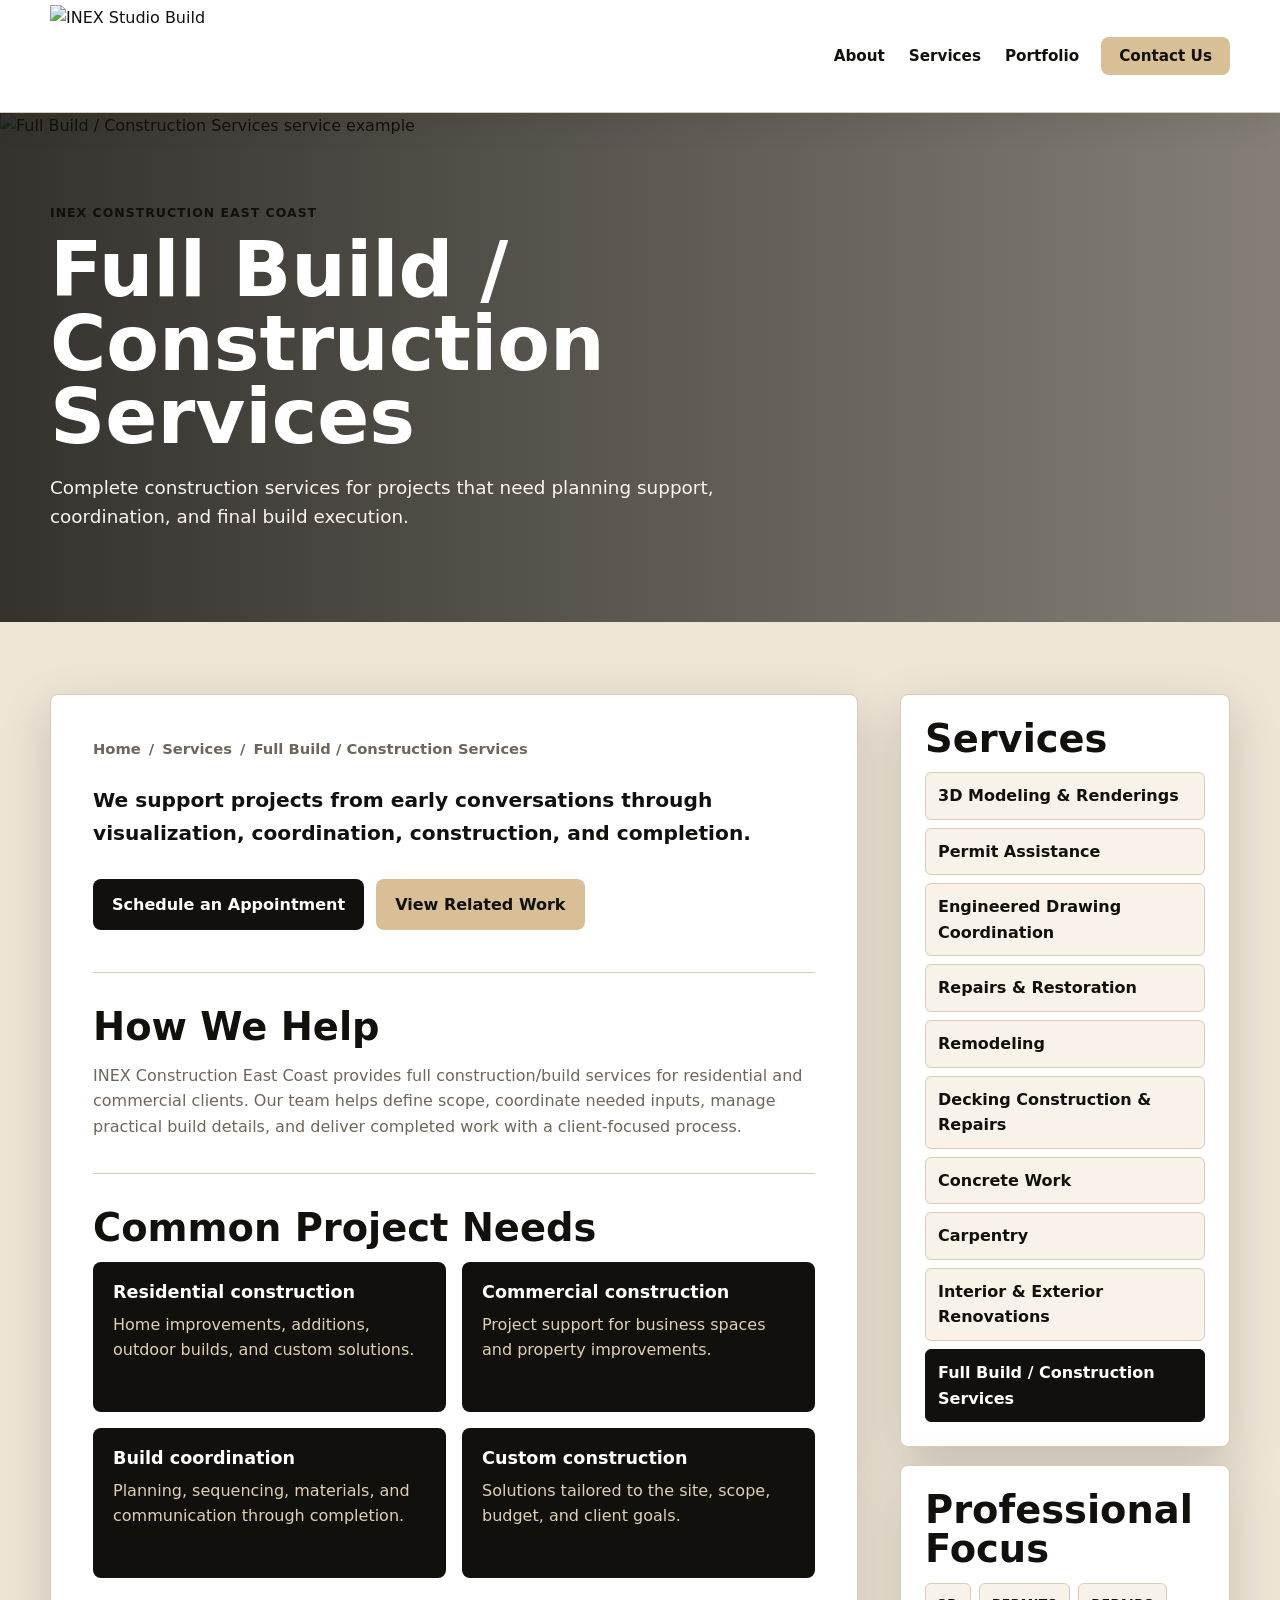
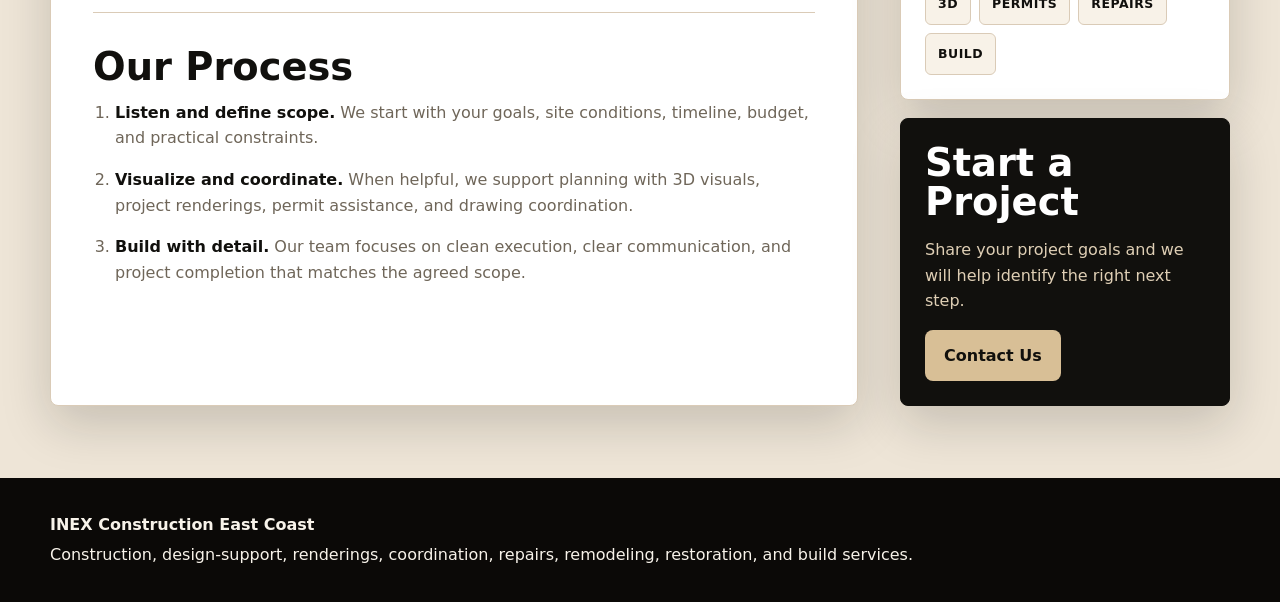
==== service.html @ 47cc044d "Add files via upload" ====
<!DOCTYPE html>
<html lang="en">
<head>
  <meta charset="UTF-8">
  <meta name="viewport" content="width=device-width, initial-scale=1.0">
  <meta name="description" content="Service details for INEX Construction East Coast construction and design-support capabilities.">
  <title>Service Details | INEX Construction East Coast</title>
  <link rel="stylesheet" href="styles.css">
  <link rel="stylesheet" href="service-detail.css">
</head>
<body>
  <!-- Shared detail-page navigation -->
  <header class="site-header" id="top">
    <nav class="nav" aria-label="Primary navigation">
      <a class="brand" href="index.html#top" aria-label="INEX Construction East Coast home">
        <img class="brand-logo" src="assets/logos/inex-black-beige-logo.webp" alt="INEX Studio Build">
      </a>
      <ul class="nav-menu detail-nav">
        <li><a href="index.html#about">About</a></li>
        <li><a href="index.html#services">Services</a></li>
        <li><a href="index.html#portfolio">Portfolio</a></li>
        <li><a class="nav-cta" href="index.html#contact">Contact Us</a></li>
      </ul>
    </nav>
  </header>

  <main class="service-page">
    <!-- Service hero is filled from service-detail.js -->
    <section class="service-hero" aria-labelledby="service-title">
      <img id="service-hero-image" src="assets/images/hero-deck.webp" alt="">
      <div class="service-hero-overlay"></div>
      <div class="service-hero-content">
        <p class="eyebrow">INEX Construction East Coast</p>
        <h1 id="service-title">Service Details</h1>
        <p id="service-summary"></p>
      </div>
    </section>

    <section class="service-layout">
      <article class="service-article">
        <nav class="breadcrumbs" aria-label="Breadcrumb">
          <a href="index.html#top">Home</a>
          <span>/</span>
          <a href="index.html#services">Services</a>
          <span>/</span>
          <strong id="service-breadcrumb">Service</strong>
        </nav>

        <p class="lead" id="service-lead"></p>

        <div class="detail-cta-row">
          <a class="button primary" href="index.html#contact">Schedule an Appointment</a>
          <a class="button secondary" href="index.html#portfolio">View Related Work</a>
        </div>

        <div class="service-section">
          <h2>How We Help</h2>
          <p id="service-body"></p>
        </div>

        <div class="service-section">
          <h2>Common Project Needs</h2>
          <div class="idea-grid" id="service-ideas"></div>
        </div>

        <div class="service-section">
          <h2>Our Process</h2>
          <ol class="process-list">
            <li><strong>Listen and define scope.</strong> We start with your goals, site conditions, timeline, budget, and practical constraints.</li>
            <li><strong>Visualize and coordinate.</strong> When helpful, we support planning with 3D visuals, project renderings, permit assistance, and drawing coordination.</li>
            <li><strong>Build with detail.</strong> Our team focuses on clean execution, clear communication, and project completion that matches the agreed scope.</li>
          </ol>
        </div>
      </article>

      <aside class="service-sidebar" aria-label="Service navigation and credentials">
        <div class="sidebar-panel">
          <h2>Services</h2>
          <ul id="service-list"></ul>
        </div>
        <div class="sidebar-panel">
          <h2>Professional Focus</h2>
          <div class="membership-logos detail-memberships" aria-label="Professional focus areas">
            <span>3D</span>
            <span>PERMITS</span>
            <span>REPAIRS</span>
            <span>BUILD</span>
          </div>
        </div>
        <div class="sidebar-panel dark-panel">
          <h2>Start a Project</h2>
          <p>Share your project goals and we will help identify the right next step.</p>
          <a class="button primary" href="index.html#contact">Contact Us</a>
        </div>
      </aside>
    </section>
  </main>

  <footer class="site-footer">
    <div class="footer-brand">
      <strong>INEX Construction East Coast</strong>
      <span>Construction, design-support, renderings, coordination, repairs, remodeling, restoration, and build services.</span>
    </div>
  </footer>

  <script src="service-detail.js"></script>
</body>
</html>
---- styles.css ----
:root {
  --bg: #eee5d7;
  --surface: #f8f2e8;
  --card: #ffffff;
  --ink: #11100d;
  --muted: #6f6659;
  --line: #dacbb7;
  --accent: #d8bf96;
  --accent-dark: #0b0907;
  --beige: #d8bf96;
  --shadow: 0 18px 50px rgba(17, 16, 13, 0.18);
  --radius: 8px;
}

* {
  box-sizing: border-box;
}

html {
  scroll-behavior: smooth;
}

body {
  margin: 0;
  color: var(--ink);
  background: var(--bg);
  font-family: Inter, ui-sans-serif, system-ui, -apple-system, BlinkMacSystemFont, "Segoe UI", Arial, sans-serif;
  line-height: 1.6;
}

img {
  display: block;
  max-width: 100%;
}

a {
  color: inherit;
  text-decoration: none;
}

button,
input,
select,
textarea {
  font: inherit;
}

.sr-only {
  position: absolute;
  width: 1px;
  height: 1px;
  padding: 0;
  overflow: hidden;
  clip: rect(0, 0, 0, 0);
  white-space: nowrap;
  border: 0;
}

/* Sticky navigation */
.site-header {
  position: sticky;
  top: 0;
  z-index: 30;
  background: #fff;
  border-bottom: 1px solid var(--line);
  box-shadow: 0 10px 30px rgba(17, 16, 13, 0.08);
}

.nav {
  width: min(1180px, calc(100% - 32px));
  min-height: 112px;
  margin: 0 auto;
  display: flex;
  align-items: center;
  justify-content: space-between;
  gap: 24px;
}

.brand {
  display: inline-flex;
  align-items: center;
  min-width: 0;
}

.brand-logo {
  width: clamp(172px, 20vw, 260px);
  height: 102px;
  object-fit: contain;
  object-position: left center;
}

.brand-mark {
  width: 42px;
  height: 42px;
  display: grid;
  place-items: center;
  color: var(--ink);
  background: var(--beige);
  border-radius: 6px;
  font-size: 0.9rem;
}

.brand small {
  display: block;
  color: #dfcfb5;
  font-size: 0.75rem;
  font-weight: 600;
}

.nav-menu {
  color: var(--ink);
  display: flex;
  align-items: center;
  gap: 20px;
  margin: 0;
  padding: 0;
  list-style: none;
  font-size: 0.95rem;
  font-weight: 700;
}

.nav-menu a {
  padding: 10px 2px;
}

.nav-menu a:hover,
.nav-menu a:focus-visible {
  color: var(--beige);
}

.nav-cta {
  padding: 10px 18px !important;
  color: var(--ink);
  background: var(--beige);
  border-radius: var(--radius);
}

.has-dropdown {
  position: relative;
}

.dropdown {
  position: absolute;
  top: calc(100% + 14px);
  left: -18px;
  width: 240px;
  margin: 0;
  padding: 12px;
  list-style: none;
  color: var(--ink);
  background: #fff;
  border: 1px solid var(--line);
  border-radius: var(--radius);
  box-shadow: var(--shadow);
  opacity: 0;
  visibility: hidden;
  transform: translateY(-6px);
  transition: 180ms ease;
}

.has-dropdown:hover .dropdown,
.has-dropdown:focus-within .dropdown {
  opacity: 1;
  visibility: visible;
  transform: translateY(0);
}

.dropdown a {
  display: block;
  padding: 10px 12px;
  border-radius: 6px;
}

.dropdown a:hover,
.dropdown a:focus-visible {
  background: var(--surface);
}

.nav-toggle {
  display: none;
  width: 44px;
  height: 44px;
  padding: 10px;
  background: #fff;
  border: 1px solid var(--beige);
  border-radius: var(--radius);
}

.nav-toggle span:not(.sr-only) {
  display: block;
  height: 2px;
  margin: 5px 0;
  background: var(--ink);
}

/* Full-width hero */
.hero {
  position: relative;
  min-height: calc(100vh - 112px);
  display: grid;
  align-items: center;
  overflow: hidden;
}

.hero img,
.hero-overlay {
  position: absolute;
  inset: 0;
  width: 100%;
  height: 100%;
}

.hero img {
  object-fit: cover;
}

.hero-overlay {
  background: linear-gradient(90deg, rgba(17, 16, 13, 0.84), rgba(17, 16, 13, 0.56) 52%, rgba(17, 16, 13, 0.20));
}

.hero-content {
  position: relative;
  z-index: 1;
  width: min(1180px, calc(100% - 32px));
  margin: 0 auto;
  color: #fff;
}

.hero-content h1 {
  max-width: 820px;
  margin: 10px 0 18px;
  font-size: clamp(3rem, 8vw, 6.9rem);
  line-height: 0.95;
  letter-spacing: 0;
}

.hero-content p:not(.eyebrow) {
  max-width: 620px;
  color: rgba(255, 255, 255, 0.88);
  font-size: 1.15rem;
}

.hero-actions,
.portfolio-cta {
  display: flex;
  flex-wrap: wrap;
  gap: 12px;
  margin-top: 28px;
}

.button {
  display: inline-flex;
  align-items: center;
  justify-content: center;
  min-height: 46px;
  padding: 12px 18px;
  border: 1px solid transparent;
  border-radius: var(--radius);
  font-weight: 800;
  cursor: pointer;
  transition: transform 160ms ease, background 160ms ease, color 160ms ease;
}

.button:hover {
  transform: translateY(-1px);
}

.button.primary {
  color: #fff;
  background: var(--ink);
}

.button.secondary {
  color: var(--ink);
  background: var(--beige);
}

.button.ghost {
  color: #fff;
  border-color: rgba(255, 255, 255, 0.55);
  background: rgba(255, 255, 255, 0.08);
}

.eyebrow {
  margin: 0;
  color: var(--ink);
  font-size: 0.78rem;
  font-weight: 800;
  letter-spacing: 0.08em;
  text-transform: uppercase;
}

.hero .eyebrow {
  color: var(--beige);
}

/* Shared page sections */
.section {
  width: min(1180px, calc(100% - 32px));
  margin: 0 auto;
  padding: 88px 0;
}

.section-heading {
  display: grid;
  grid-template-columns: minmax(220px, 0.85fr) minmax(0, 1.15fr);
  gap: 42px;
  align-items: start;
  margin-bottom: 36px;
}

.section-heading.compact,
.section-heading.centered {
  display: block;
  max-width: 760px;
}

.section-heading.centered {
  margin-inline: auto;
  text-align: center;
}

h2 {
  margin: 8px 0 0;
  font-size: clamp(2rem, 4vw, 3.8rem);
  line-height: 1.02;
  letter-spacing: 0;
}

h3 {
  margin: 0 0 10px;
  font-size: 1.1rem;
  line-height: 1.25;
}

.about {
  display: grid;
  grid-template-columns: 1fr 1fr;
  gap: 44px;
}

.about .section-heading {
  display: block;
  margin-bottom: 0;
}

.about-copy {
  color: var(--muted);
  font-size: 1.04rem;
}

.stats {
  display: grid;
  grid-template-columns: repeat(3, 1fr);
  gap: 12px;
  margin-top: 28px;
}

.stats span {
  padding: 16px;
  color: var(--ink);
  background: #fff;
  border: 1px solid var(--line);
  border-radius: var(--radius);
}

.stats strong {
  display: block;
  color: var(--ink);
  font-size: 1.6rem;
}

.services,
.blog {
  width: 100%;
  max-width: none;
  padding-inline: max(16px, calc((100% - 1180px) / 2));
  background: var(--ink);
  color: #fff;
}

.services .eyebrow,
.blog .eyebrow,
.services h2,
.blog h2 {
  color: #fff;
}

.service-grid,
.blog-grid {
  display: grid;
  grid-template-columns: repeat(3, 1fr);
  gap: 18px;
}

.blog-grid article {
  padding: 24px;
  color: #fff;
  background: #17130f;
  border: 1px solid rgba(255, 255, 255, 0.12);
  border-radius: var(--radius);
}

.blog-grid p {
  margin-bottom: 0;
  color: #dfcfb5;
}

.service-tile {
  position: relative;
  display: block;
  min-height: 265px;
  overflow: hidden;
  color: #fff;
  background: #17130f;
  border-radius: var(--radius);
  isolation: isolate;
}

.service-tile img {
  width: 100%;
  height: 100%;
  min-height: 265px;
  object-fit: cover;
  filter: saturate(0.9) brightness(0.82);
  transform: scale(1.01);
  transition: transform 260ms ease, filter 260ms ease;
}

.service-tile::before,
.service-tile::after {
  content: "";
  position: absolute;
  inset: 0;
  z-index: 1;
  transition: opacity 220ms ease;
}

.service-tile::before {
  background: linear-gradient(180deg, rgba(17, 16, 13, 0.10), rgba(17, 16, 13, 0.72));
}

.service-tile::after {
  background: rgba(216, 191, 150, 0.76);
  opacity: 0;
}

.service-tile span {
  position: absolute;
  right: 58px;
  bottom: 22px;
  left: 22px;
  z-index: 2;
  max-width: min(21ch, calc(100% - 90px));
  color: #fff;
  font-size: clamp(1.05rem, 1.75vw, 1.55rem);
  font-weight: 800;
  line-height: 1.18;
  overflow-wrap: anywhere;
}

.service-tile span::after {
  content: "";
  position: absolute;
  right: -34px;
  bottom: 0.16em;
  width: 18px;
  height: 18px;
  border-top: 2px solid #fff;
  border-right: 2px solid #fff;
  transform: rotate(45deg);
}

.service-tile:hover img,
.service-tile:focus-visible img {
  filter: saturate(0.7) sepia(0.28) brightness(0.95);
  transform: scale(1.06);
}

.service-tile:hover::after,
.service-tile:focus-visible::after {
  opacity: 0.86;
}

/* Rendering feature section */
.rendering-feature {
  display: grid;
  grid-template-columns: minmax(300px, 0.8fr) minmax(0, 1.2fr);
  gap: 52px;
  align-items: center;
  width: 100%;
  max-width: none;
  padding-inline: max(16px, calc((100% - 1180px) / 2));
  color: #fff;
  background: #0b0907;
}

.rendering-copy {
  max-width: 520px;
}

.rendering-copy .eyebrow {
  color: var(--beige);
}

.rendering-copy h2 {
  color: #fff;
}

.rendering-copy p {
  color: #dfcfb5;
}

.rendering-copy .button.primary {
  margin-top: 18px;
  color: var(--ink);
  background: var(--beige);
}

.rendering-stack {
  display: grid;
  grid-template-columns: repeat(2, minmax(0, 1fr));
  gap: 16px;
}

.rendering-stack img {
  display: block;
  width: 100%;
  object-fit: cover;
  border-radius: var(--radius);
  box-shadow: 0 24px 70px rgba(0, 0, 0, 0.42);
}

.rendering-stack .render-main {
  height: clamp(260px, 30vw, 390px);
  object-fit: contain;
  background: #17130f;
}

.render-float {
  height: clamp(220px, 24vw, 320px);
}

/* Portfolio tabs and responsive image grid */
.portfolio-tabs {
  display: flex;
  flex-wrap: wrap;
  justify-content: center;
  gap: 10px;
  margin-bottom: 30px;
}

.tab {
  padding: 10px 14px;
  color: var(--ink);
  background: #fff;
  border: 1px solid var(--line);
  border-radius: var(--radius);
  cursor: pointer;
  font-weight: 800;
}

.tab.active {
  color: #fff;
  background: var(--ink);
  border-color: var(--ink);
}

.portfolio-grid {
  display: grid;
  grid-template-columns: repeat(3, 1fr);
  gap: 18px;
}

.project-card {
  position: relative;
  min-height: 260px;
  padding: 0;
  overflow: hidden;
  color: #fff;
  background: var(--ink);
  border: 0;
  border-radius: var(--radius);
  cursor: pointer;
  box-shadow: 0 12px 32px rgba(26, 39, 40, 0.12);
}

.project-card[hidden] {
  display: none;
}

.project-card img {
  width: 100%;
  height: 100%;
  aspect-ratio: 4 / 3;
  object-fit: cover;
  transition: transform 240ms ease;
}

.project-card::after {
  content: "";
  position: absolute;
  inset: 42% 0 0;
  background: linear-gradient(rgba(0, 0, 0, 0), rgba(0, 0, 0, 0.66));
}

.project-card span {
  position: absolute;
  right: 18px;
  bottom: 16px;
  left: 18px;
  z-index: 1;
  text-align: left;
  font-weight: 800;
}

.project-card:hover img,
.project-card:focus-visible img {
  transform: scale(1.05);
}

.portfolio-cta {
  justify-content: center;
}

.before-after-grid {
  display: grid;
  grid-template-columns: repeat(3, 1fr);
  gap: 18px;
  margin-top: 34px;
}

.before-after-card {
  overflow: hidden;
  background: #fff;
  border: 1px solid var(--line);
  border-radius: var(--radius);
  box-shadow: 0 12px 32px rgba(26, 39, 40, 0.12);
}

.ba-images {
  display: grid;
  grid-template-columns: 1fr 1fr;
}

.ba-images figure {
  position: relative;
  margin: 0;
  overflow: hidden;
  background: var(--ink);
}

.ba-images img {
  width: 100%;
  height: 220px;
  object-fit: cover;
}

.ba-images figcaption {
  position: absolute;
  top: 10px;
  left: 10px;
  padding: 6px 10px;
  color: #fff;
  background: rgba(17, 16, 13, 0.78);
  border-radius: 999px;
  font-size: 0.74rem;
  font-weight: 900;
  text-transform: uppercase;
}

.before-after-card h3 {
  margin: 20px 20px 8px;
}

.before-after-card p {
  margin: 0 20px 22px;
  color: var(--muted);
}

/* Trex-style comparison area */
.comparison {
  display: grid;
  grid-template-columns: minmax(0, 1.05fr) minmax(320px, 0.95fr);
  gap: 48px;
  align-items: center;
  width: min(1180px, calc(100% - 32px));
  padding: 52px;
  background: #fff;
  border: 1px solid var(--line);
  border-radius: var(--radius);
  box-shadow: var(--shadow);
}

.compare-slider {
  position: relative;
  --compare-position: 50%;
  --before-mask: inset(0 50% 0 0);
  min-height: 430px;
  overflow: hidden;
  border-radius: var(--radius);
  box-shadow: var(--shadow);
  touch-action: none;
  user-select: none;
}

.compare-image,
.compare-image img {
  position: absolute;
  inset: 0;
  width: 100%;
  height: 100%;
  object-fit: cover;
}

.compare-image.reveal {
  width: 100%;
  overflow: hidden;
  clip-path: inset(0 0 0 50%);
  z-index: 2;
}

.compare-slider::after {
  content: "";
  position: absolute;
  top: 0;
  bottom: 0;
  left: var(--compare-position);
  width: 3px;
  background: #fff;
  transform: translateX(-50%);
  pointer-events: none;
  z-index: 3;
}

.compare-handle {
  position: absolute;
  top: 50%;
  left: 50%;
  width: 54px;
  height: 54px;
  padding: 0;
  background: var(--surface);
  border: 0;
  border-radius: 50%;
  box-shadow: 0 8px 24px rgba(0, 0, 0, 0.28);
  transform: translate(-50%, -50%);
  cursor: ew-resize;
  z-index: 4;
}

.compare-handle span::before,
.compare-handle span::after {
  content: "";
  position: absolute;
  top: 50%;
  width: 9px;
  height: 9px;
  border-top: 2px solid var(--ink);
  border-left: 2px solid var(--ink);
}

.compare-handle span::before {
  left: 16px;
  transform: translateY(-50%) rotate(-45deg);
}

.compare-handle span::after {
  right: 16px;
  transform: translateY(-50%) rotate(135deg);
}

.comparison-copy {
  max-width: 560px;
}

.comparison-copy p {
  color: var(--muted);
}

.benefit-list {
  display: grid;
  gap: 12px;
  margin: 24px 0 0;
  padding: 0;
  list-style: none;
}

.benefit-list li {
  position: relative;
  padding-left: 32px;
  color: var(--ink);
  font-weight: 700;
}

.benefit-list li::before {
  content: "";
  position: absolute;
  top: 0.45em;
  left: 0;
  width: 14px;
  height: 14px;
  background: var(--ink);
  border-radius: 50%;
  box-shadow: inset 0 0 0 4px var(--beige);
}

.blog-grid {
  grid-template-columns: repeat(3, 1fr);
}

.blog-grid span {
  display: block;
  margin-bottom: 14px;
  color: var(--beige);
  font-size: 0.78rem;
  font-weight: 800;
  text-transform: uppercase;
}

.contact {
  display: grid;
  grid-template-columns: minmax(0, 0.9fr) minmax(320px, 0.8fr);
  gap: 48px;
  width: min(1180px, calc(100% - 32px));
  margin: 0 auto 88px;
  padding: 48px;
  color: #fff;
  background: var(--ink);
  border-radius: var(--radius);
}

.contact .eyebrow,
.contact p {
  color: #dfcfb5;
}

.contact-form {
  display: grid;
  gap: 14px;
}

.contact-form label {
  display: grid;
  gap: 6px;
  color: #f8f3ea;
  font-weight: 700;
}

.contact-form input,
.contact-form select,
.contact-form textarea {
  width: 100%;
  padding: 12px 14px;
  color: var(--ink);
  background: #fff;
  border: 1px solid transparent;
  border-radius: 6px;
}

.site-footer {
  display: flex;
  align-items: center;
  justify-content: space-between;
  gap: 24px;
  padding: 34px max(16px, calc((100% - 1180px) / 2));
  color: #f8f3ea;
  background: #0b0907;
}

.footer-brand {
  display: grid;
  gap: 4px;
}

.membership-logos {
  display: flex;
  flex-wrap: wrap;
  gap: 10px;
}

.membership-logos span {
  display: grid;
  place-items: center;
  min-height: 42px;
  padding: 8px 12px;
  color: #fff;
  border: 1px solid rgba(255, 255, 255, 0.25);
  border-radius: 6px;
  font-size: 0.78rem;
  font-weight: 900;
  letter-spacing: 0.04em;
}

/* Portfolio lightbox */
.lightbox {
  position: fixed;
  inset: 0;
  z-index: 60;
  display: grid;
  place-items: center;
  padding: 72px 80px;
  background: rgba(5, 10, 11, 0.88);
  opacity: 0;
  pointer-events: none;
  transition: opacity 180ms ease;
}

.lightbox.open {
  opacity: 1;
  pointer-events: auto;
}

.lightbox figure {
  width: min(980px, 100%);
  margin: 0;
  color: #fff;
}

.lightbox img {
  width: 100%;
  max-height: 72vh;
  object-fit: contain;
  border-radius: var(--radius);
  box-shadow: var(--shadow);
}

.lightbox figcaption {
  margin-top: 16px;
  text-align: center;
  font-weight: 700;
}

.lightbox-close,
.lightbox-arrow {
  position: absolute;
  color: #fff;
  background: rgba(255, 255, 255, 0.12);
  border: 1px solid rgba(255, 255, 255, 0.22);
  border-radius: var(--radius);
  cursor: pointer;
}

.lightbox-close {
  top: 20px;
  right: 20px;
  width: 44px;
  height: 44px;
  font-size: 2rem;
  line-height: 1;
}

.lightbox-arrow {
  top: 50%;
  width: 50px;
  height: 64px;
  font-size: 3rem;
  transform: translateY(-50%);
}

.lightbox-arrow.prev {
  left: 20px;
}

.lightbox-arrow.next {
  right: 20px;
}

@media (max-width: 980px) {
  .nav-toggle {
    display: block;
  }

  .nav-menu {
    position: absolute;
    top: 112px;
    right: 16px;
    left: 16px;
    display: none;
    align-items: stretch;
    padding: 14px;
    color: var(--ink);
    background: #fff;
    border: 1px solid var(--line);
    border-radius: var(--radius);
    box-shadow: var(--shadow);
  }

  .nav-menu.open {
    display: grid;
    gap: 4px;
  }

  .nav-menu a {
    display: block;
    padding: 12px;
  }

  .dropdown {
    position: static;
    width: auto;
    padding: 2px 0 0 14px;
    border: 0;
    box-shadow: none;
    opacity: 1;
    visibility: visible;
    transform: none;
  }

  .about,
  .rendering-feature,
  .comparison,
  .contact {
    grid-template-columns: 1fr;
  }

  .render-main {
    height: clamp(320px, 54vw, 500px);
  }

  .section-heading {
    grid-template-columns: 1fr;
    gap: 14px;
  }

  .service-grid,
  .portfolio-grid,
  .blog-grid,
  .before-after-grid {
    grid-template-columns: repeat(2, 1fr);
  }

  .contact {
    padding: 32px;
  }
}

@media (max-width: 640px) {
  .hero {
    min-height: 720px;
  }

  .hero-overlay {
    background: rgba(10, 18, 19, 0.62);
  }

  .hero-content h1 {
    font-size: 3rem;
  }

  .section {
    padding: 64px 0;
  }

  .stats,
  .service-grid,
  .portfolio-grid,
  .before-after-grid,
  .blog-grid {
    grid-template-columns: 1fr;
  }

  .rendering-stack {
    display: grid;
    grid-template-columns: 1fr;
    gap: 14px;
  }

  .rendering-stack .render-main,
  .render-float {
    height: 260px;
  }

  .rendering-stack .render-main {
    height: 300px;
  }

  .render-float {
    grid-column: 1 / -1;
  }

  .compare-slider {
    min-height: 340px;
  }

  .contact {
    width: calc(100% - 32px);
    margin-bottom: 64px;
    padding: 24px;
  }

  .site-footer {
    align-items: flex-start;
    flex-direction: column;
  }

  .lightbox {
    padding: 72px 16px;
  }

  .lightbox-arrow {
    top: auto;
    bottom: 20px;
    transform: none;
  }
}
---- service-detail.css ----
.service-page {
  background: var(--bg);
}

.detail-nav {
  display: flex;
}

.service-hero {
  position: relative;
  min-height: 430px;
  display: grid;
  align-items: end;
  overflow: hidden;
}

.service-hero img,
.service-hero-overlay {
  position: absolute;
  inset: 0;
  width: 100%;
  height: 100%;
}

.service-hero img {
  object-fit: cover;
}

.service-hero-overlay {
  background: linear-gradient(90deg, rgba(17, 16, 13, 0.84), rgba(17, 16, 13, 0.48));
}

.service-hero-content {
  position: relative;
  z-index: 1;
  width: min(1180px, calc(100% - 32px));
  margin: 0 auto;
  padding: 90px 0 72px;
  color: #fff;
}

.service-hero-content h1 {
  max-width: 900px;
  margin: 10px 0 16px;
  font-size: clamp(2.8rem, 6vw, 6rem);
  line-height: 0.96;
}

.service-hero-content p:not(.eyebrow) {
  max-width: 720px;
  color: #fbf6ee;
  font-size: 1.15rem;
}

.service-layout {
  width: min(1180px, calc(100% - 32px));
  margin: 0 auto;
  padding: 72px 0;
  display: grid;
  grid-template-columns: minmax(0, 1fr) 330px;
  gap: 42px;
}

.service-article,
.sidebar-panel {
  background: #fff;
  border: 1px solid var(--line);
  border-radius: var(--radius);
  box-shadow: var(--shadow);
}

.service-article {
  padding: 42px;
}

.breadcrumbs {
  display: flex;
  flex-wrap: wrap;
  gap: 8px;
  margin-bottom: 24px;
  color: var(--muted);
  font-size: 0.92rem;
  font-weight: 700;
}

.breadcrumbs a:hover {
  color: var(--ink);
}

.lead {
  margin: 0;
  color: var(--ink);
  font-size: 1.26rem;
  font-weight: 600;
}

.detail-cta-row {
  display: flex;
  flex-wrap: wrap;
  gap: 12px;
  margin: 30px 0 42px;
}

.service-section {
  padding-top: 34px;
  border-top: 1px solid var(--line);
}

.service-section + .service-section {
  margin-top: 34px;
}

.service-section h2,
.sidebar-panel h2 {
  margin: 0 0 14px;
  font-size: clamp(1.5rem, 3vw, 2.4rem);
}

.service-section p {
  color: var(--muted);
}

.idea-grid {
  display: grid;
  grid-template-columns: repeat(2, 1fr);
  gap: 16px;
}

.idea-card {
  min-height: 150px;
  padding: 20px;
  color: #fff;
  background: var(--ink);
  border-radius: var(--radius);
}

.idea-card h3 {
  margin-bottom: 8px;
}

.idea-card p {
  margin: 0;
  color: #dfcfb5;
}

.process-list {
  display: grid;
  gap: 16px;
  margin: 0;
  padding-left: 22px;
  color: var(--muted);
}

.process-list strong {
  color: var(--ink);
}

.service-sidebar {
  display: grid;
  align-content: start;
  gap: 18px;
}

.sidebar-panel {
  padding: 24px;
}

.sidebar-panel ul {
  display: grid;
  gap: 8px;
  margin: 0;
  padding: 0;
  list-style: none;
}

.sidebar-panel li a {
  display: block;
  padding: 10px 12px;
  background: var(--surface);
  border: 1px solid var(--line);
  border-radius: 6px;
  font-weight: 800;
}

.sidebar-panel li a.active,
.sidebar-panel li a:hover {
  color: #fff;
  background: var(--ink);
  border-color: var(--ink);
}

.detail-memberships {
  gap: 8px;
}

.detail-memberships span {
  color: var(--ink);
  border-color: var(--line);
  background: var(--surface);
}

.dark-panel {
  color: #fff;
  background: var(--ink);
  border-color: var(--ink);
}

.dark-panel p {
  color: #dfcfb5;
}

.dark-panel .button.primary {
  color: var(--ink);
  background: var(--beige);
}

@media (max-width: 980px) {
  .detail-nav {
    position: static;
    display: flex;
    box-shadow: none;
    border: 0;
    background: transparent;
    color: #fff;
  }

  .service-layout {
    grid-template-columns: 1fr;
  }
}

@media (max-width: 640px) {
  .detail-nav {
    display: none;
  }

  .service-article {
    padding: 26px;
  }

  .idea-grid {
    grid-template-columns: 1fr;
  }
}
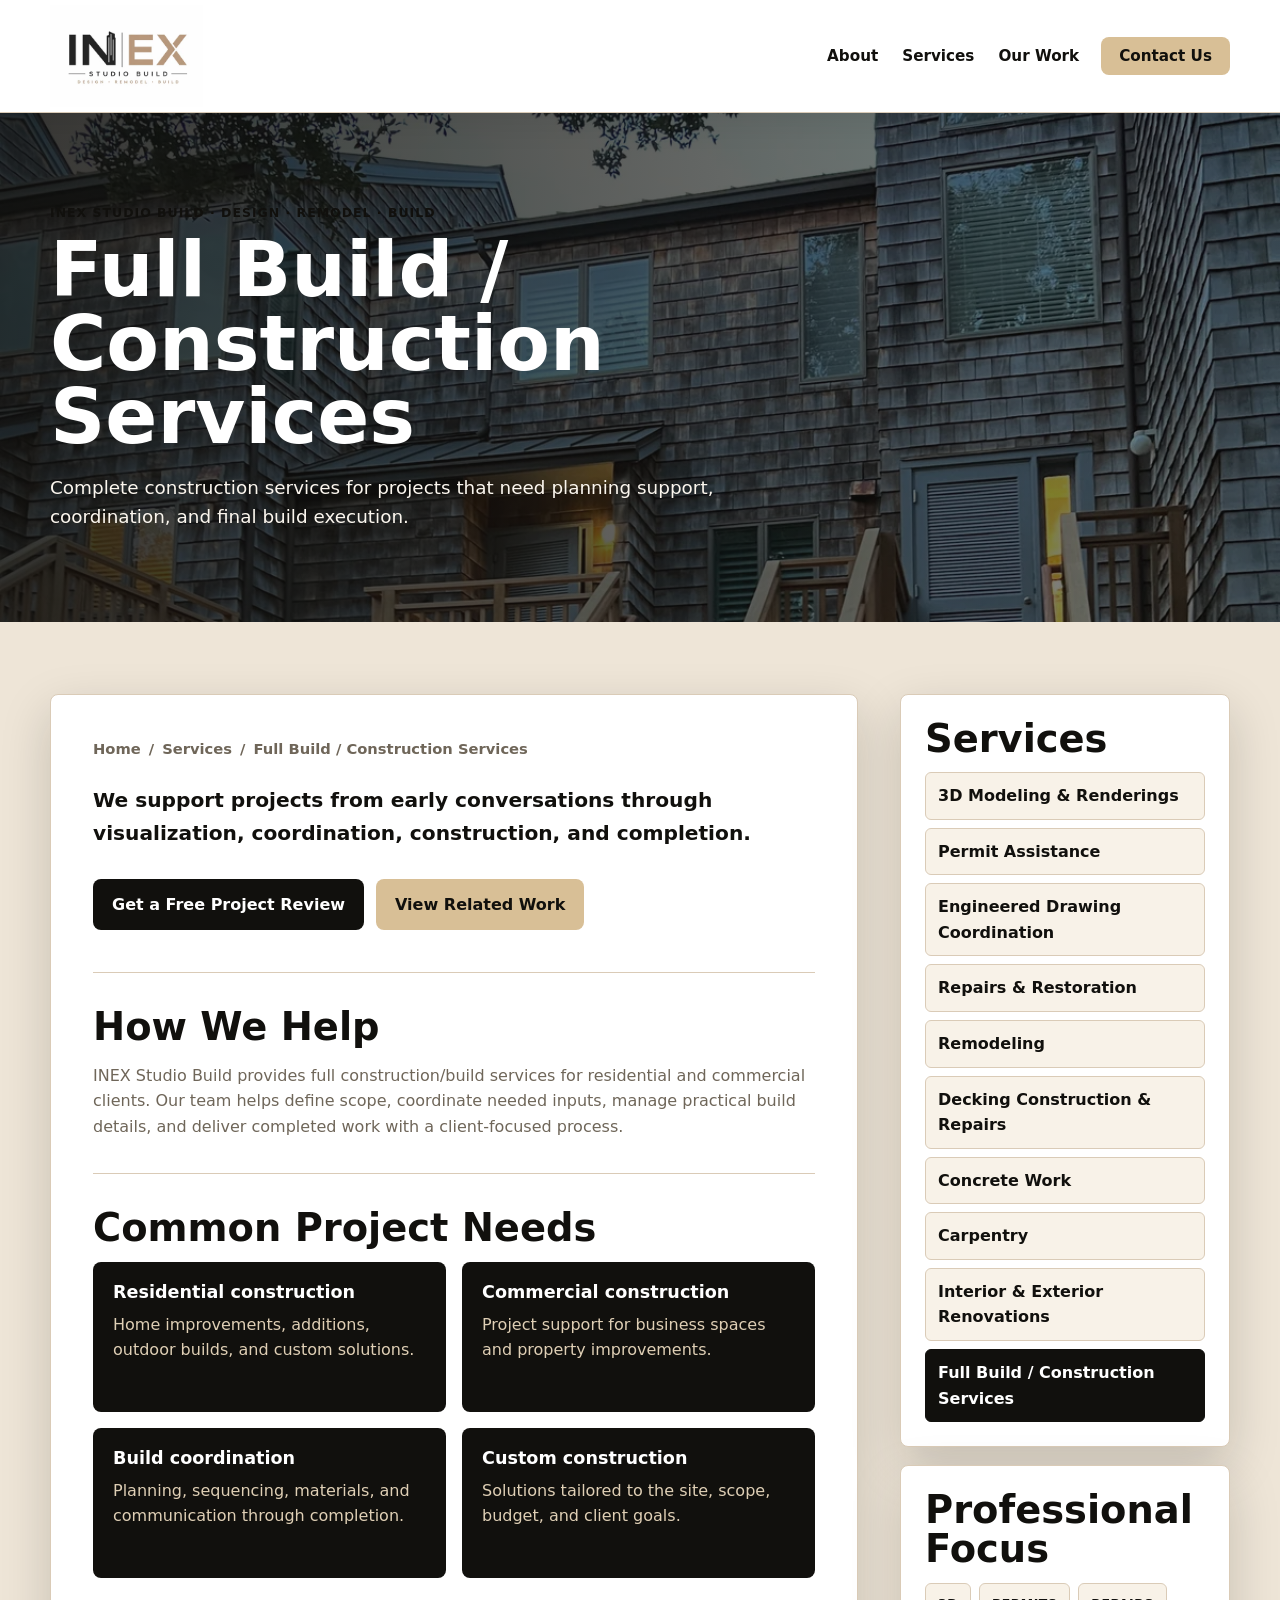
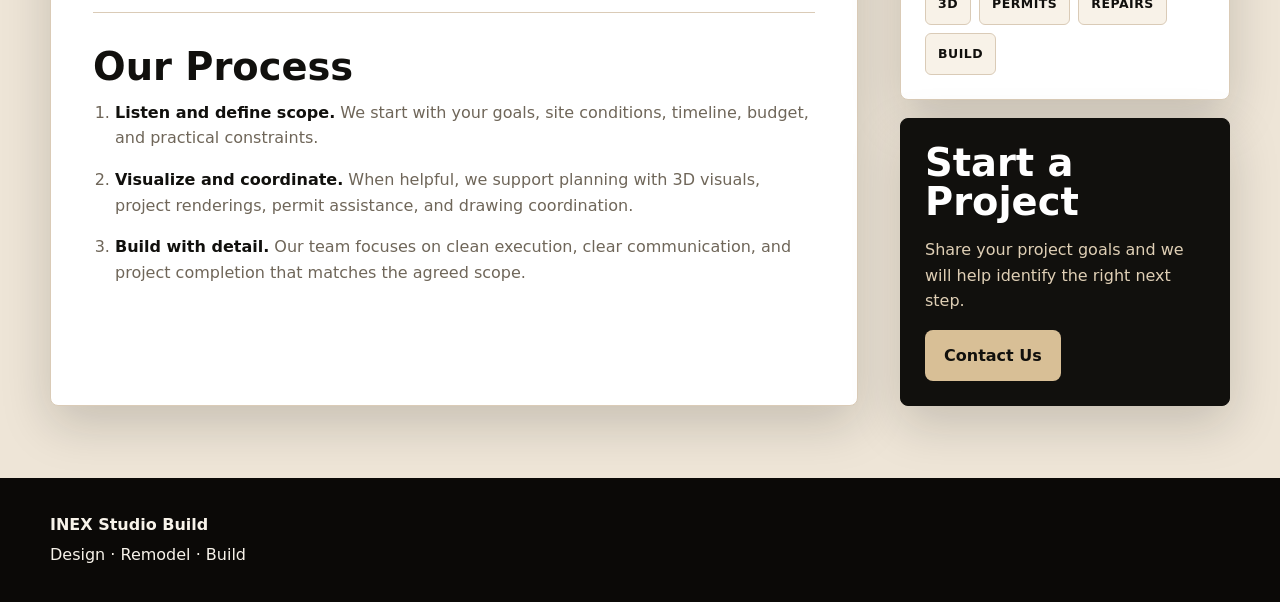
==== commit ed5f1966: "Add files via upload" ====
--- a/service.html
+++ b/service.html
@@ -3,8 +3,8 @@
 <head>
   <meta charset="UTF-8">
   <meta name="viewport" content="width=device-width, initial-scale=1.0">
-  <meta name="description" content="Service details for INEX Construction East Coast construction and design-support capabilities.">
-  <title>Service Details | INEX Construction East Coast</title>
+  <meta name="description" content="Service details for INEX Studio Build construction, remodeling, visualization, permit support, and build capabilities.">
+  <title>Service Details | INEX Studio Build</title>
   <link rel="stylesheet" href="styles.css">
   <link rel="stylesheet" href="service-detail.css">
 </head>
@@ -12,13 +12,13 @@
   <!-- Shared detail-page navigation -->
   <header class="site-header" id="top">
     <nav class="nav" aria-label="Primary navigation">
-      <a class="brand" href="index.html#top" aria-label="INEX Construction East Coast home">
+      <a class="brand" href="index.html#top" aria-label="INEX Studio Build home">
         <img class="brand-logo" src="assets/logos/inex-black-beige-logo.webp" alt="INEX Studio Build">
       </a>
       <ul class="nav-menu detail-nav">
         <li><a href="index.html#about">About</a></li>
         <li><a href="index.html#services">Services</a></li>
-        <li><a href="index.html#portfolio">Portfolio</a></li>
+        <li><a href="index.html#work">Our Work</a></li>
         <li><a class="nav-cta" href="index.html#contact">Contact Us</a></li>
       </ul>
     </nav>
@@ -30,7 +30,7 @@
       <img id="service-hero-image" src="assets/images/hero-deck.webp" alt="">
       <div class="service-hero-overlay"></div>
       <div class="service-hero-content">
-        <p class="eyebrow">INEX Construction East Coast</p>
+        <p class="eyebrow">INEX Studio Build · Design · Remodel · Build</p>
         <h1 id="service-title">Service Details</h1>
         <p id="service-summary"></p>
       </div>
@@ -49,8 +49,8 @@
         <p class="lead" id="service-lead"></p>
 
         <div class="detail-cta-row">
-          <a class="button primary" href="index.html#contact">Schedule an Appointment</a>
-          <a class="button secondary" href="index.html#portfolio">View Related Work</a>
+          <a class="button primary" href="index.html#contact">Get a Free Project Review</a>
+          <a class="button secondary" href="index.html#work">View Related Work</a>
         </div>
 
         <div class="service-section">
@@ -98,8 +98,8 @@
 
   <footer class="site-footer">
     <div class="footer-brand">
-      <strong>INEX Construction East Coast</strong>
-      <span>Construction, design-support, renderings, coordination, repairs, remodeling, restoration, and build services.</span>
+      <strong>INEX Studio Build</strong>
+      <span>Design · Remodel · Build</span>
     </div>
   </footer>
 
--- a/styles.css
+++ b/styles.css
@@ -240,6 +240,18 @@
   font-size: 1.15rem;
 }
 
+.hero-content .hero-lede {
+  max-width: 760px;
+  color: #fff;
+  font-size: clamp(1.25rem, 2vw, 1.55rem);
+  font-weight: 800;
+  line-height: 1.35;
+}
+
+.hero-content .hero-support {
+  margin-top: 12px;
+}
+
 .hero-actions,
 .portfolio-cta {
   display: flex;
@@ -294,6 +306,26 @@
   color: var(--beige);
 }
 
+.trust-strip {
+  display: grid;
+  grid-template-columns: repeat(4, 1fr);
+  gap: 1px;
+  color: var(--ink);
+  background: var(--line);
+  border-block: 1px solid var(--line);
+}
+
+.trust-strip span {
+  display: grid;
+  place-items: center;
+  min-height: 86px;
+  padding: 18px;
+  text-align: center;
+  background: #fff;
+  font-weight: 900;
+  line-height: 1.25;
+}
+
 /* Shared page sections */
 .section {
   width: min(1180px, calc(100% - 32px));
@@ -384,6 +416,87 @@
 .services h2,
 .blog h2 {
   color: #fff;
+}
+
+.service-lanes {
+  display: grid;
+  grid-template-columns: repeat(4, 1fr);
+  gap: 18px;
+  margin-top: 30px;
+}
+
+.service-lane {
+  overflow: hidden;
+  color: #fff;
+  background: #17130f;
+  border: 1px solid rgba(255, 255, 255, 0.12);
+  border-radius: var(--radius);
+  box-shadow: 0 22px 60px rgba(0, 0, 0, 0.18);
+}
+
+.service-lane img {
+  width: 100%;
+  height: 220px;
+  object-fit: cover;
+  filter: saturate(0.9) brightness(0.82);
+  transition: filter 220ms ease, transform 220ms ease;
+}
+
+.service-lane:hover img {
+  filter: sepia(0.32) saturate(0.82) brightness(1.02);
+  transform: scale(1.04);
+}
+
+.service-lane div {
+  padding: 24px;
+}
+
+.service-step {
+  display: inline-grid;
+  place-items: center;
+  width: 38px;
+  height: 38px;
+  margin-bottom: 18px;
+  color: var(--ink);
+  background: var(--beige);
+  border-radius: 50%;
+  font-size: 0.78rem;
+  font-weight: 900;
+}
+
+.service-lane h3 {
+  color: #fff;
+  font-size: 1.55rem;
+}
+
+.service-lane p,
+.service-lane li {
+  color: #dfcfb5;
+}
+
+.service-lane ul {
+  display: grid;
+  gap: 8px;
+  margin: 20px 0 0;
+  padding: 0;
+  list-style: none;
+}
+
+.service-lane li {
+  position: relative;
+  padding-left: 18px;
+  font-weight: 800;
+}
+
+.service-lane li::before {
+  content: "";
+  position: absolute;
+  top: 0.66em;
+  left: 0;
+  width: 7px;
+  height: 7px;
+  background: var(--beige);
+  border-radius: 50%;
 }
 
 .service-grid,
@@ -539,6 +652,72 @@
 
 .render-float {
   height: clamp(220px, 24vw, 320px);
+}
+
+.why-choose {
+  display: grid;
+  grid-template-columns: minmax(260px, 0.7fr) minmax(0, 1.3fr);
+  gap: 42px;
+}
+
+.why-choose .section-heading {
+  display: block;
+  margin-bottom: 0;
+}
+
+.why-grid {
+  display: grid;
+  grid-template-columns: repeat(2, 1fr);
+  gap: 18px;
+}
+
+.why-grid article,
+.process-steps article {
+  padding: 24px;
+  background: #fff;
+  border: 1px solid var(--line);
+  border-radius: var(--radius);
+  box-shadow: 0 12px 34px rgba(17, 16, 13, 0.08);
+}
+
+.why-grid p,
+.process-steps p {
+  margin-bottom: 0;
+  color: var(--muted);
+}
+
+.process {
+  width: 100%;
+  max-width: none;
+  padding-inline: max(16px, calc((100% - 1180px) / 2));
+  background: var(--surface);
+}
+
+.process-steps {
+  display: grid;
+  grid-template-columns: repeat(4, 1fr);
+  gap: 18px;
+  margin-top: 32px;
+}
+
+.process-steps span {
+  display: inline-grid;
+  place-items: center;
+  width: 42px;
+  height: 42px;
+  margin-bottom: 20px;
+  color: #fff;
+  background: var(--ink);
+  border-radius: 50%;
+  font-weight: 900;
+}
+
+.transformations {
+  padding-top: 88px;
+}
+
+.transformations .section-heading p:not(.eyebrow) {
+  color: var(--muted);
 }
 
 /* Portfolio tabs and responsive image grid */
@@ -840,6 +1019,12 @@
   gap: 14px;
 }
 
+.form-grid {
+  display: grid;
+  grid-template-columns: repeat(2, 1fr);
+  gap: 14px;
+}
+
 .contact-form label {
   display: grid;
   gap: 6px;
@@ -856,6 +1041,46 @@
   background: #fff;
   border: 1px solid transparent;
   border-radius: 6px;
+}
+
+.file-field span {
+  color: #dfcfb5;
+  font-size: 0.86rem;
+  font-weight: 600;
+}
+
+
+.form-honeypot {
+  position: absolute;
+  left: -10000px;
+  width: 1px;
+  height: 1px;
+  overflow: hidden;
+}
+
+.form-status {
+  min-height: 1.4em;
+  margin: 0;
+  color: #dfcfb5;
+  font-weight: 800;
+}
+
+.form-status.success {
+  color: #ffffff;
+}
+
+.form-status.error {
+  color: #f2b8a8;
+}
+
+.contact-form button:disabled {
+  cursor: wait;
+  opacity: 0.72;
+}
+
+.contact-form .button.primary {
+  color: var(--ink);
+  background: var(--beige);
 }
 
 .site-footer {
@@ -890,6 +1115,12 @@
   font-size: 0.78rem;
   font-weight: 900;
   letter-spacing: 0.04em;
+}
+
+.trust-points span {
+  text-align: center;
+  text-transform: none;
+  letter-spacing: 0;
 }
 
 /* Portfolio lightbox */
@@ -1010,8 +1241,15 @@
   .about,
   .rendering-feature,
   .comparison,
-  .contact {
+  .contact,
+  .why-choose {
     grid-template-columns: 1fr;
+  }
+
+  .trust-strip,
+  .service-lanes,
+  .process-steps {
+    grid-template-columns: repeat(2, 1fr);
   }
 
   .render-main {
@@ -1024,6 +1262,7 @@
   }
 
   .service-grid,
+  .form-grid,
   .portfolio-grid,
   .blog-grid,
   .before-after-grid {
@@ -1053,6 +1292,11 @@
   }
 
   .stats,
+  .trust-strip,
+  .service-lanes,
+  .why-grid,
+  .process-steps,
+  .form-grid,
   .service-grid,
   .portfolio-grid,
   .before-after-grid,
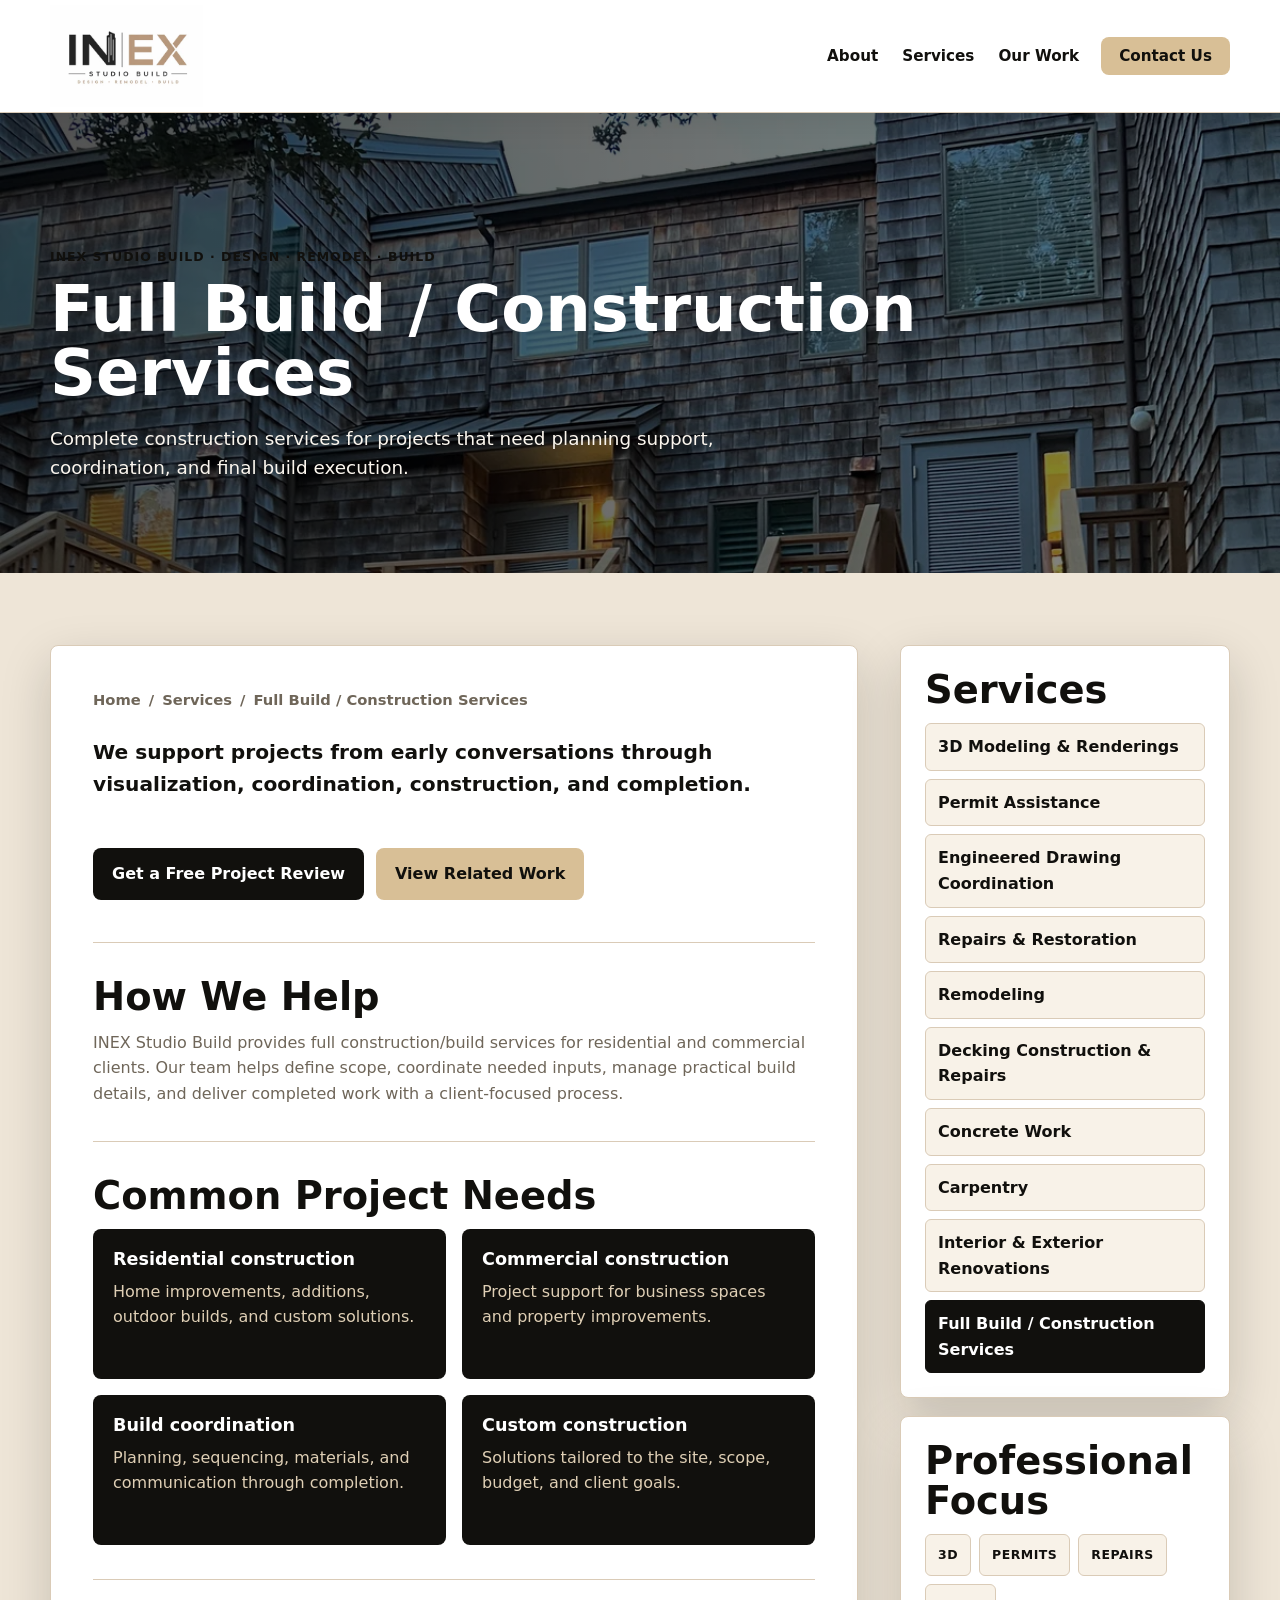
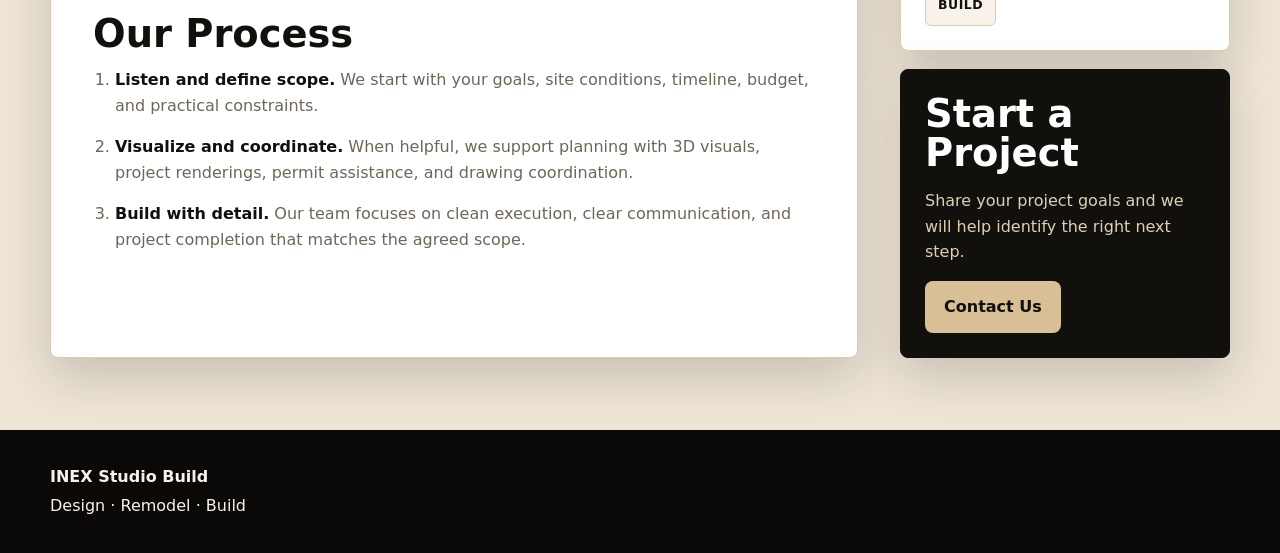
==== commit b0c30800: "Add files via upload" ====
--- a/service.html
+++ b/service.html
@@ -32,6 +32,7 @@
       <div class="service-hero-content">
         <p class="eyebrow">INEX Studio Build · Design · Remodel · Build</p>
         <h1 id="service-title">Service Details</h1>
+        <p class="service-subtitle" id="service-subtitle"></p>
         <p id="service-summary"></p>
       </div>
     </section>
@@ -47,6 +48,7 @@
         </nav>
 
         <p class="lead" id="service-lead"></p>
+        <div class="service-intro" id="service-intro"></div>
 
         <div class="detail-cta-row">
           <a class="button primary" href="index.html#contact">Get a Free Project Review</a>
@@ -55,7 +57,16 @@
 
         <div class="service-section">
           <h2>How We Help</h2>
-          <p id="service-body"></p>
+          <div class="service-body" id="service-body"></div>
+        </div>
+
+        <div class="service-section rendering-gallery" id="rendering-gallery">
+          <div class="gallery-heading">
+            <p class="eyebrow">Rendering Examples</p>
+            <h2>Visualize the project before construction starts.</h2>
+            <p>BIM-based views help clients understand the project, compare options, and request practical changes while the work is still easier to adjust.</p>
+          </div>
+          <div class="rendering-gallery-grid" id="rendering-gallery-grid"></div>
         </div>
 
         <div class="service-section">
@@ -65,11 +76,13 @@
 
         <div class="service-section">
           <h2>Our Process</h2>
-          <ol class="process-list">
-            <li><strong>Listen and define scope.</strong> We start with your goals, site conditions, timeline, budget, and practical constraints.</li>
-            <li><strong>Visualize and coordinate.</strong> When helpful, we support planning with 3D visuals, project renderings, permit assistance, and drawing coordination.</li>
-            <li><strong>Build with detail.</strong> Our team focuses on clean execution, clear communication, and project completion that matches the agreed scope.</li>
-          </ol>
+          <ol class="process-list" id="service-process"></ol>
+        </div>
+
+        <div class="service-bottom-cta" id="service-cta">
+          <h2 id="service-cta-title"></h2>
+          <p id="service-cta-text"></p>
+          <a class="button primary" id="service-cta-button" href="index.html#contact">Start Your Rendering Project</a>
         </div>
       </article>
 
--- a/service-detail.css
+++ b/service-detail.css
@@ -8,7 +8,7 @@
 
 .service-hero {
   position: relative;
-  min-height: 430px;
+  min-height: 460px;
   display: grid;
   align-items: end;
   overflow: hidden;
@@ -24,10 +24,11 @@
 
 .service-hero img {
   object-fit: cover;
+  object-position: center;
 }
 
 .service-hero-overlay {
-  background: linear-gradient(90deg, rgba(17, 16, 13, 0.84), rgba(17, 16, 13, 0.48));
+  background: linear-gradient(90deg, rgba(0, 0, 0, 0.68), rgba(0, 0, 0, 0.45));
 }
 
 .service-hero-content {
@@ -42,14 +43,22 @@
 .service-hero-content h1 {
   max-width: 900px;
   margin: 10px 0 16px;
-  font-size: clamp(2.8rem, 6vw, 6rem);
-  line-height: 0.96;
+  font-size: clamp(2.4rem, 5vw, 4.5rem);
+  line-height: 1;
 }
 
 .service-hero-content p:not(.eyebrow) {
   max-width: 720px;
   color: #fbf6ee;
   font-size: 1.15rem;
+}
+
+.service-hero-content .service-subtitle {
+  margin: 0 0 10px;
+  color: #fff;
+  font-size: clamp(1.2rem, 2vw, 1.7rem);
+  font-weight: 900;
+  line-height: 1.25;
 }
 
 .service-layout {
@@ -94,6 +103,19 @@
   font-weight: 600;
 }
 
+.service-intro {
+  display: grid;
+  gap: 14px;
+  margin-top: 18px;
+  color: var(--muted);
+  font-size: 1.04rem;
+}
+
+.service-intro p,
+.service-body p {
+  margin: 0;
+}
+
 .detail-cta-row {
   display: flex;
   flex-wrap: wrap;
@@ -116,8 +138,53 @@
   font-size: clamp(1.5rem, 3vw, 2.4rem);
 }
 
-.service-section p {
+.service-section p,
+.service-body {
   color: var(--muted);
+}
+
+.service-body {
+  display: grid;
+  gap: 14px;
+}
+
+.gallery-heading {
+  margin-bottom: 22px;
+}
+
+.gallery-heading h2 {
+  max-width: 780px;
+}
+
+.gallery-heading p:not(.eyebrow) {
+  max-width: 760px;
+}
+
+.rendering-gallery-grid {
+  display: grid;
+  grid-template-columns: repeat(2, minmax(0, 1fr));
+  gap: 16px;
+}
+
+.rendering-gallery-grid figure {
+  margin: 0;
+  overflow: hidden;
+  color: #fff;
+  background: var(--ink);
+  border-radius: var(--radius);
+  box-shadow: 0 18px 42px rgba(17, 16, 13, 0.16);
+}
+
+.rendering-gallery-grid img {
+  width: 100%;
+  height: clamp(230px, 26vw, 360px);
+  object-fit: cover;
+}
+
+.rendering-gallery-grid figcaption {
+  padding: 14px 16px;
+  color: #dfcfb5;
+  font-weight: 800;
 }
 
 .idea-grid {
@@ -143,6 +210,37 @@
   color: #dfcfb5;
 }
 
+.need-list {
+  display: grid;
+  grid-template-columns: repeat(2, minmax(0, 1fr));
+  gap: 12px;
+  margin: 0;
+  padding: 0;
+  list-style: none;
+}
+
+.need-list li {
+  position: relative;
+  min-height: 58px;
+  padding: 16px 16px 16px 42px;
+  color: #fff;
+  background: var(--ink);
+  border-radius: var(--radius);
+  font-weight: 800;
+  line-height: 1.3;
+}
+
+.need-list li::before {
+  content: "";
+  position: absolute;
+  top: 24px;
+  left: 20px;
+  width: 9px;
+  height: 9px;
+  background: var(--beige);
+  border-radius: 50%;
+}
+
 .process-list {
   display: grid;
   gap: 16px;
@@ -153,6 +251,30 @@
 
 .process-list strong {
   color: var(--ink);
+}
+
+.service-bottom-cta {
+  margin-top: 42px;
+  padding: 34px;
+  color: #fff;
+  background: var(--ink);
+  border-radius: var(--radius);
+}
+
+.service-bottom-cta h2 {
+  margin: 0 0 12px;
+  color: #fff;
+}
+
+.service-bottom-cta p {
+  max-width: 760px;
+  color: #dfcfb5;
+}
+
+.service-bottom-cta .button.primary {
+  margin-top: 14px;
+  color: var(--ink);
+  background: var(--beige);
 }
 
 .service-sidebar {
@@ -238,7 +360,12 @@
     padding: 26px;
   }
 
-  .idea-grid {
+  .idea-grid,
+  .need-list {
     grid-template-columns: 1fr;
   }
-}
+
+  .rendering-gallery-grid {
+    grid-template-columns: 1fr;
+  }
+}
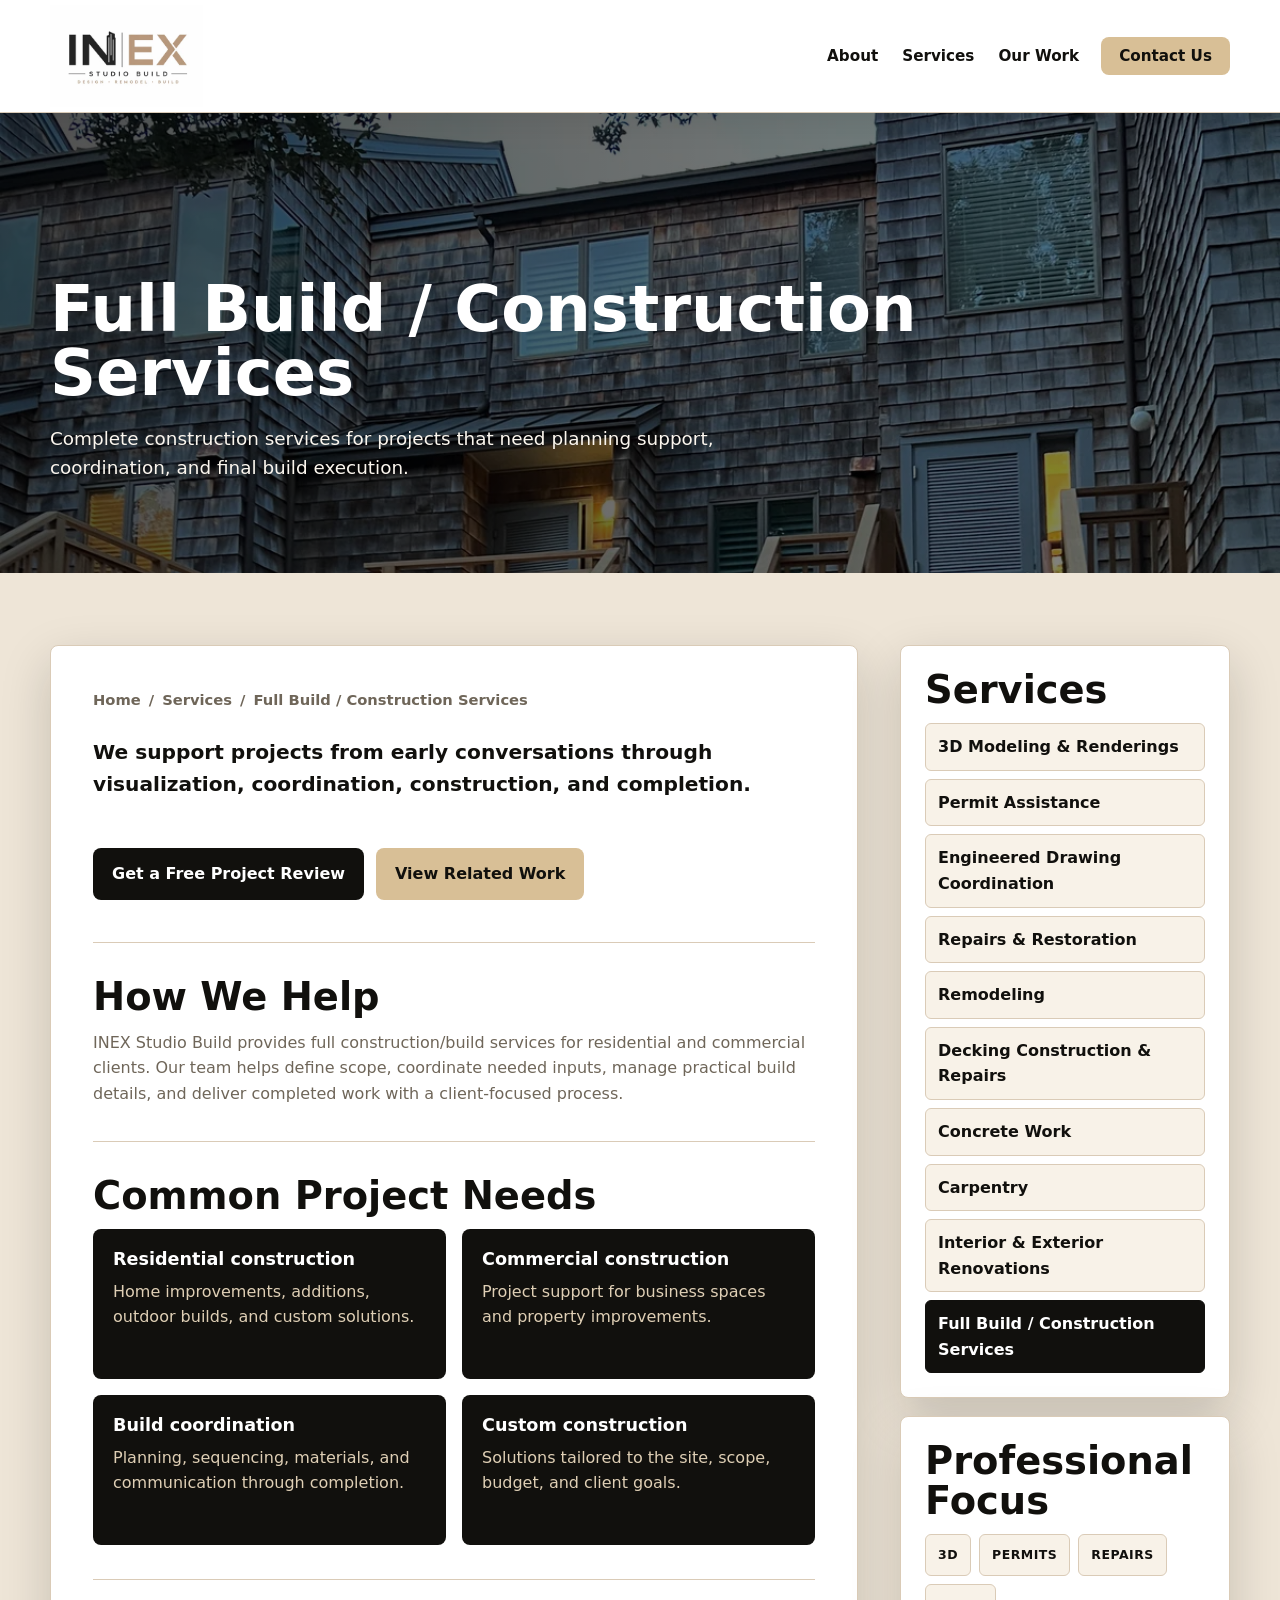
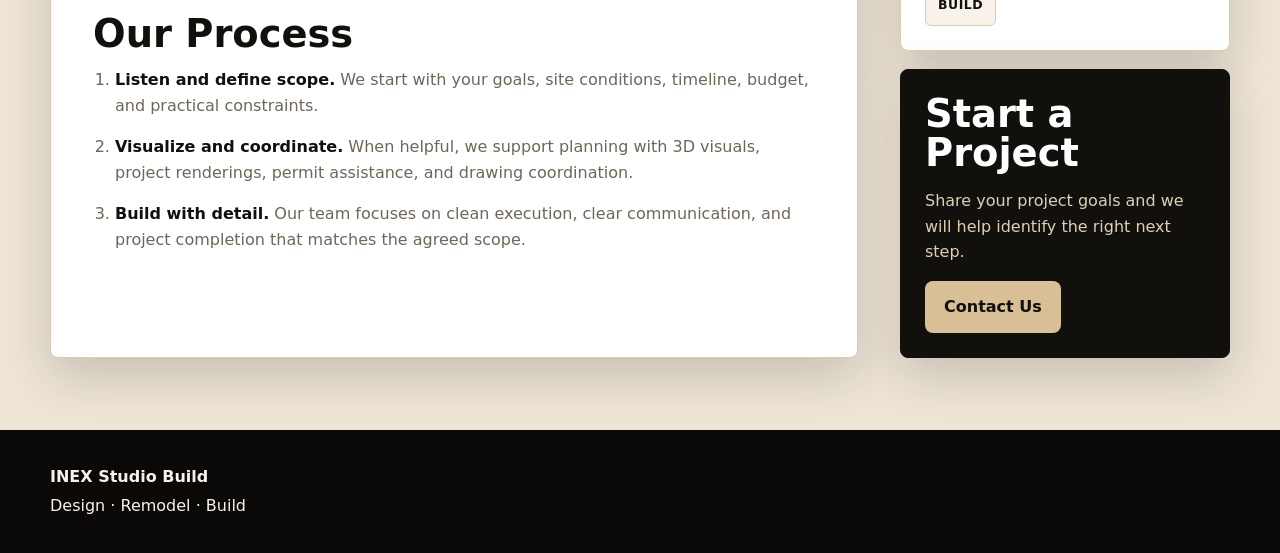
==== commit 2126acc7: "Add files via upload" ====
--- a/service.html
+++ b/service.html
@@ -30,7 +30,6 @@
       <img id="service-hero-image" src="assets/images/hero-deck.webp" alt="">
       <div class="service-hero-overlay"></div>
       <div class="service-hero-content">
-        <p class="eyebrow">INEX Studio Build · Design · Remodel · Build</p>
         <h1 id="service-title">Service Details</h1>
         <p class="service-subtitle" id="service-subtitle"></p>
         <p id="service-summary"></p>
